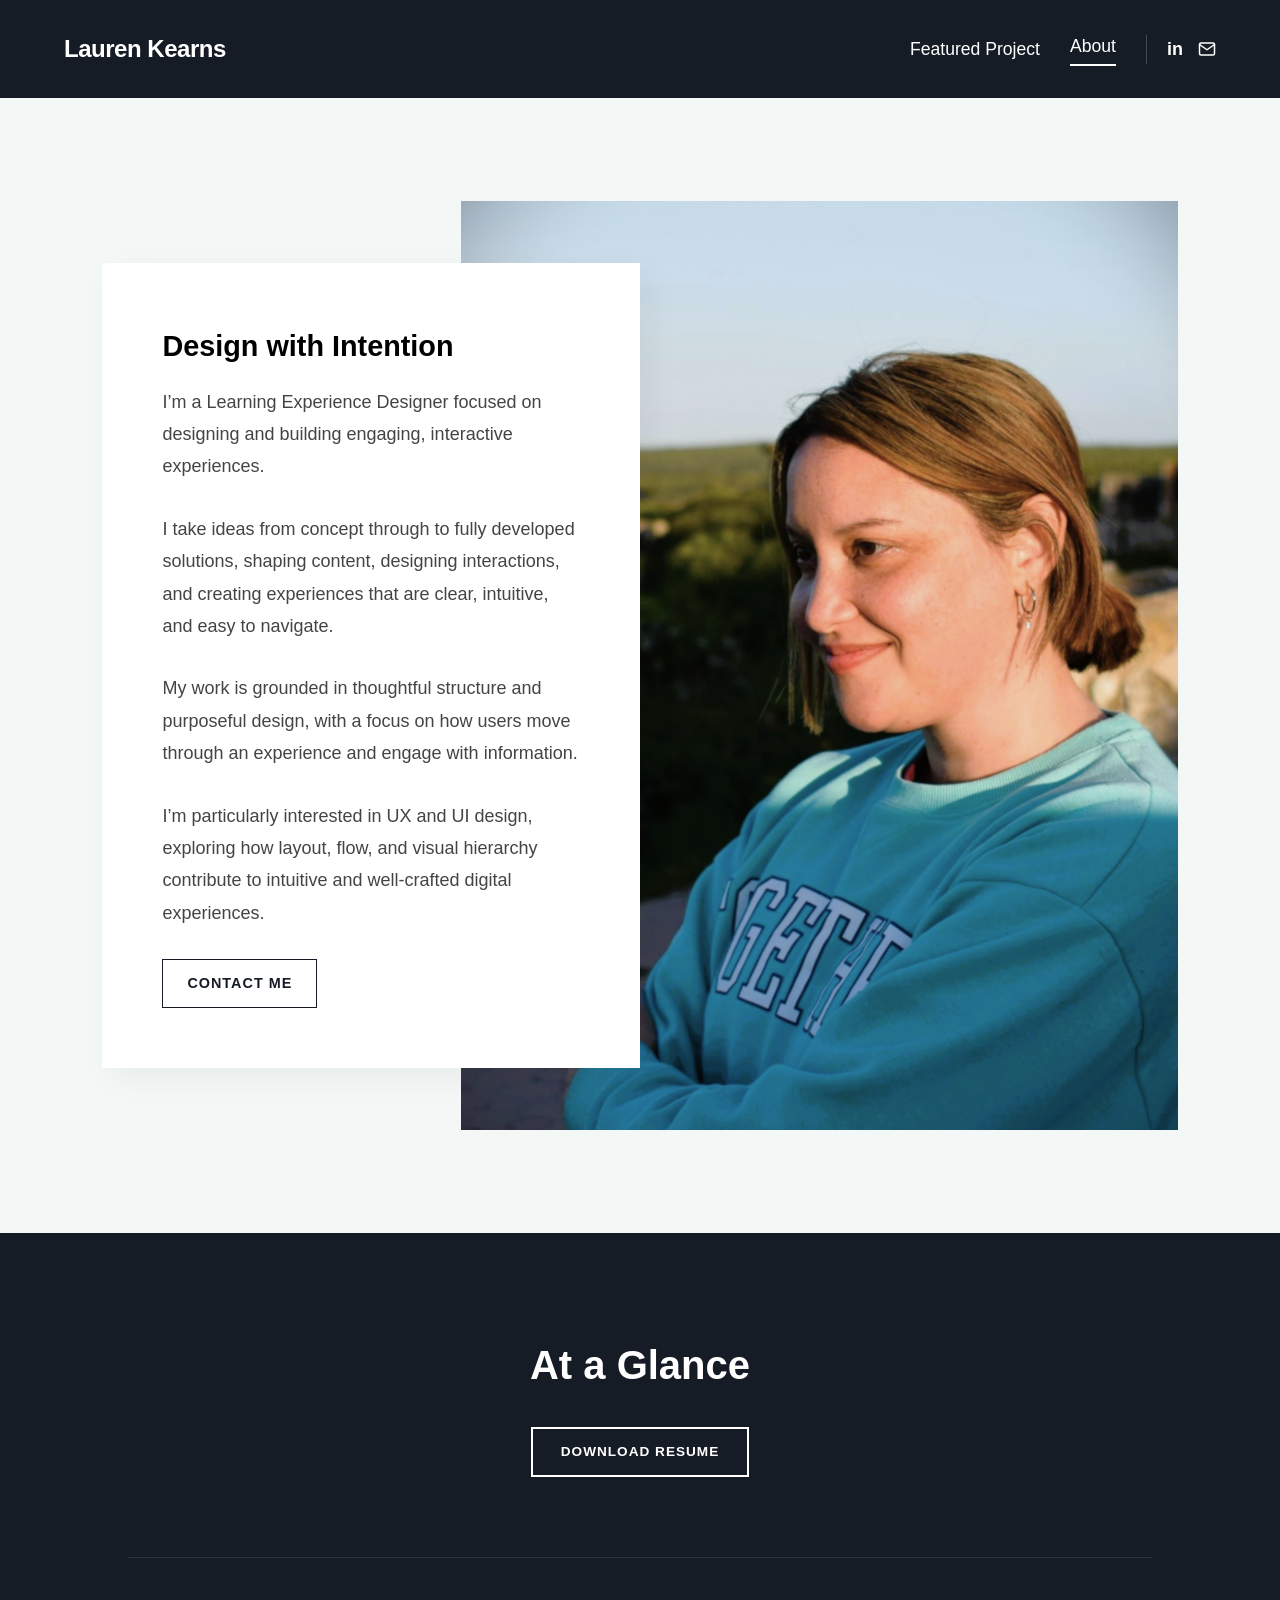
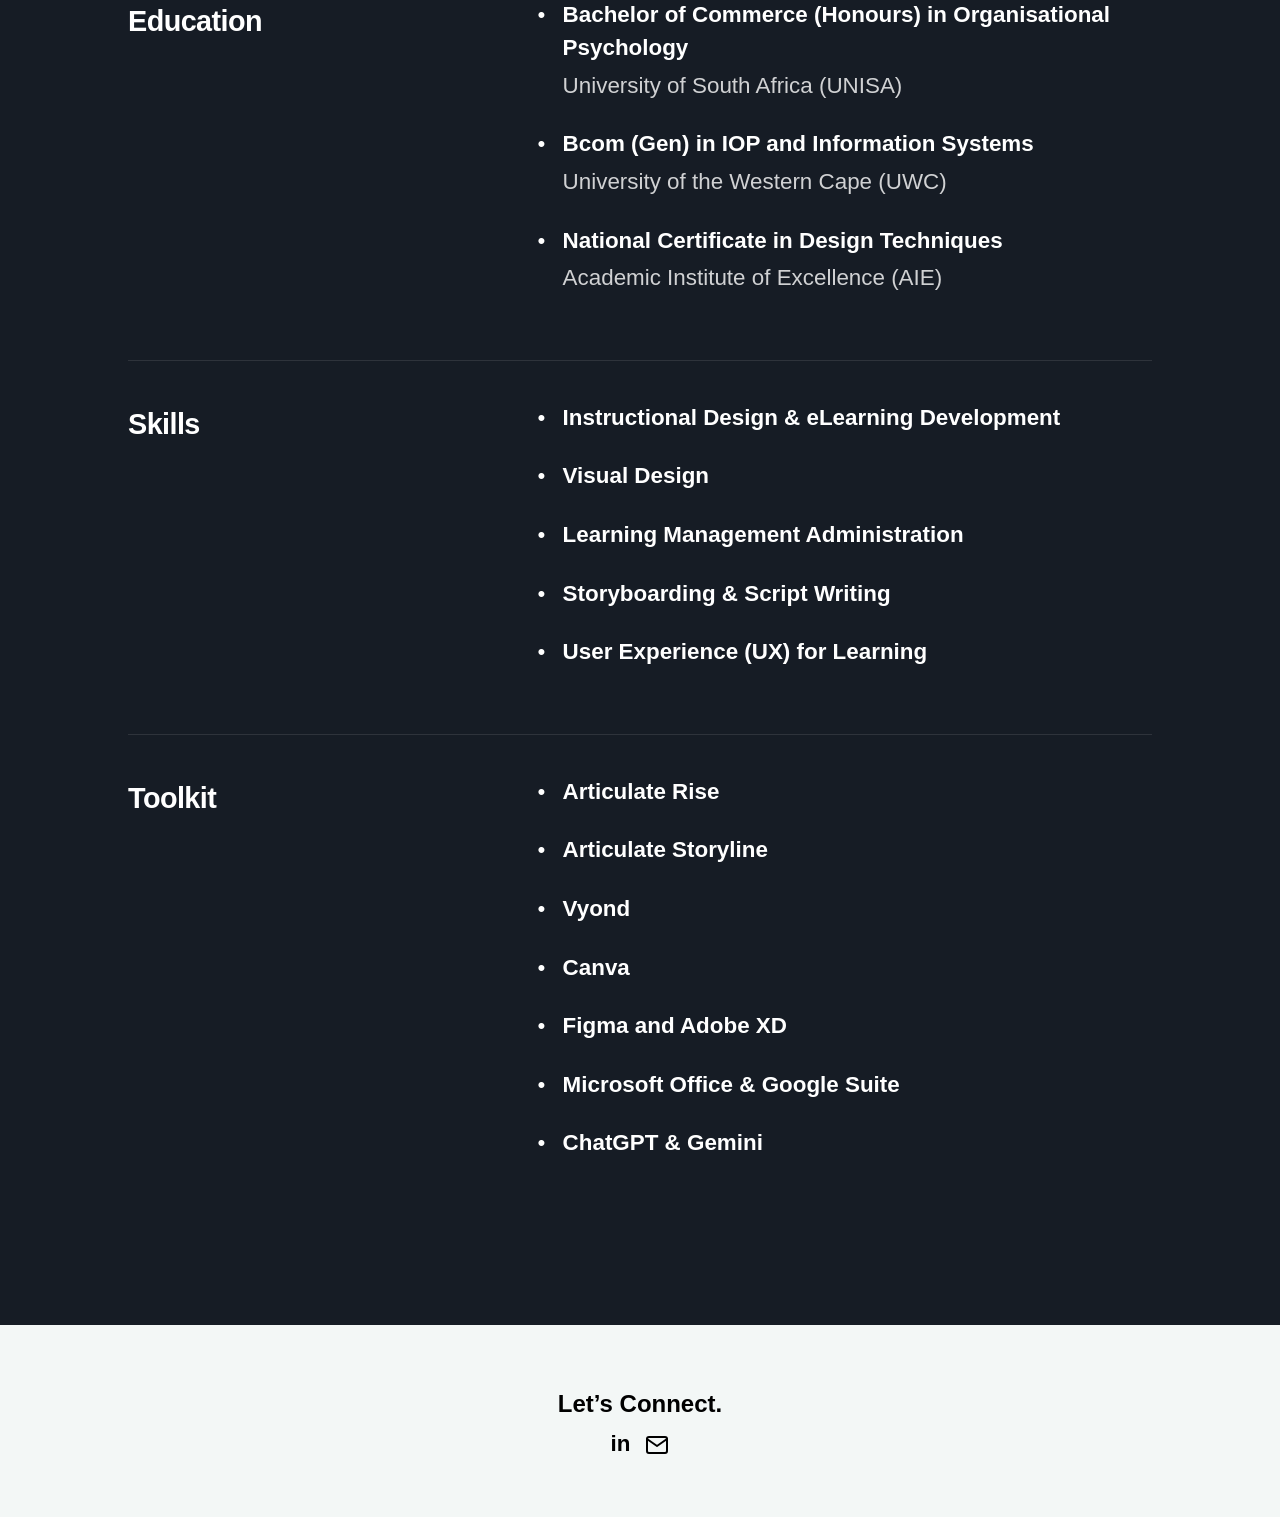
==== about.html @ 2c6bd786 "Initial portfolio upload" ====
<!DOCTYPE html>
<html lang="en">
<head>
    <meta charset="UTF-8">
    <meta name="viewport" content="width=device-width, initial-scale=1.0">
    <title>About | Lauren Kearns</title>
    <link rel="stylesheet" href="styles.css"> 
</head>
<body id="about-page">

    <div id="global-header"></div>
  
  <!-- Overlapping About Section -->
<section class="about">
  <div class="project-container">
    <div class="project-card">
      <h3>Design with Intention</h3>
      <section class="about-section">
  <section class="about-section">
    <p>
        I’m a Learning Experience Designer focused on designing and building engaging, interactive experiences.
    </p>

    <p>
        I take ideas from concept through to fully developed solutions, shaping content, designing interactions, and creating experiences that are clear, intuitive, and easy to navigate.
    </p>

    <p>
        My work is grounded in thoughtful structure and purposeful design, with a focus on how users move through an experience and engage with information.
    </p>

    <p>
        I’m particularly interested in UX and UI design, exploring how layout, flow, and visual hierarchy contribute to intuitive and well-crafted digital experiences.
    </p>

</section>

</section>
      <a href="#" class="btn">CONTACT ME</a>
    </div>

    <div class="project-image">
      <img src="images/about_2.jpg" alt="about-image">
    </div>
  </div>
</section>

<!-- Resume Section -->
<section class="at-a-glance">
  <div class="glance-header">
    <h2>At a Glance</h2>
    <a href="files/lk-resume.pdf" class="btn-outline" download>DOWNLOAD RESUME</a>
  </div>

  <div class="glance-container">
    
    <div class="glance-row">
      <div class="glance-label">
        <h3>Education</h3>
      </div>
      <div class="glance-details">
        <ul class="glance-list">
          <li>
            <strong>Bachelor of Commerce (Honours) in Organisational Psychology</strong>
            <span>University of South Africa (UNISA)</span>
          </li>
          <li>
            <strong>Bcom (Gen) in IOP and Information Systems</strong>
            <span>University of the Western Cape (UWC)</span>
          </li>
          <li>
            <strong>National Certificate in Design Techniques</strong>
            <span>Academic Institute of Excellence (AIE)</span>
          </li>
        </ul>
      </div>
    </div>

    <div class="glance-row">
      <div class="glance-label">
        <h3>Skills</h3>
      </div>
      <div class="glance-details">
        <ul class="glance-list">
          <li><strong>Instructional Design & eLearning Development</strong></li>
          <li><strong>Visual Design</strong></li>
          <li><strong>Learning Management Administration</strong></li>
          <li><strong>Storyboarding & Script Writing</strong></li>
          <li><strong>User Experience (UX) for Learning</strong></li>
        </ul>
      </div>
    </div>

    <div class="glance-row">
      <div class="glance-label">
        <h3>Toolkit</h3>
      </div>
      <div class="glance-details">
        <ul class="glance-list">
          <li><strong>Articulate Rise</strong></li>
          <li><strong>Articulate Storyline</strong></li>
          <li><strong>Vyond</strong></li>
          <li><strong>Canva</strong></li>
          <li><strong>Figma and Adobe XD</strong></li>
          <li><strong>Microsoft Office & Google Suite</strong></li>
          <li><strong>ChatGPT & Gemini</strong></li>
        </ul>
      </div>
    </div>

  </div>
</section>

<!-- FOOTER -->

<section class="connect-section">
    <h3>Let’s Connect.</h3>
    <div class="social-icons">
        <!-- LinkedIn Style "in" -->
        <a href="#" class="icon-link linkedin">in</a>
        
        <!-- Mail Icon -->
        <a href="mailto:your@email.com" class="icon-link">
            <svg xmlns="http://www.w3.org" width="24" height="24" viewBox="0 0 24 24" fill="none" stroke="currentColor" stroke-width="2" stroke-linecap="round" stroke-linejoin="round"><path d="M4 4h16c1.1 0 2 .9 2 2v12c0 1.1-.9 2-2 2H4c-1.1 0-2-.9-2-2V6c0-1.1.9-2 2-2z"></path><polyline points="22,6 12,13 2,6"></polyline></svg>
        </a>
    </div>
</section>


<script>

  fetch('header.html')
    .then(response => response.text())
    .then(data => {
      document.getElementById('global-header').innerHTML = data;
    });

</script>

</body>
</html>
---- styles.css ----
* {
box-sizing: border-box;
margin: 0;
padding: 0;
border-radius: 0;
}


:root {
  --bg-color: #e5eceb; 
  --text-color: #1a1a1a;
  --accent-color: #161c25;
  --header-font: 'Schibsted Grotesk', sans-serif;
  --body-font: 'Inter', sans-serif;
  --logo-font: 'Schibsted Grotesk', sans-serif;
}

body {
  font-family: var(--body-font);
  font-size: 1.125rem;
  line-height: 1.6;
  background-color: #f3f7f6;
}

h1, h2, h3, .expertise-label, .card-number {
  font-family: var(--header-font);
  font-weight: 800;
  text-transform: none;
}

.glance-label h3 {
  font-size: 2rem;
  letter-spacing: -0.02em; /* Makes quirky fonts look tighter and more "designed" */
}

/* Header Styles */

/* 1. The Header Container */

.home-page .project-header {
  background-color: transparent;
  position: absolute;
  top: 0;
  left: 0;
  width: 100%;
}

.project-header {
  display: flex;
  justify-content: space-between; /* Logo on left, Nav on right */
  align-items: center;            /* Perfectly centered vertically */
  padding: 30px 5%;
  background-color: #161c25;      /* Your Navy Background */
}

/* 2. The Logo (Schibsted Grotesk) */
.logo-link {
  font-family: 'Schibsted Grotesk', sans-serif !important;
  color: #ffffff !important;
  text-decoration: none;
  font-weight: 700;
  font-size: 1.5rem;
  letter-spacing: -0.02em;
}

/* 3. The Navigation Links (Inter) */
.project-nav {
  display: flex;
  align-items: center;
  gap: 30px; /* Space between links and socials */
}

.nav-link {
  font-family: 'Inter', sans-serif !important;
  color: #ffffff !important;
  text-decoration: none;
  font-weight: 500;
  font-size: 1.1rem;
  transition: opacity 0.3s ease;
}

.nav-link:hover {
  opacity: 0.7;
}

/* --- THE ACTIVE UNDERLINE (DYNAMIC) --- */

/* Underline "Featured Project" only when on the Featured Page */
#featured-project-page .nav-link[href="featured-project.html"] {
  border-bottom: 2px solid #ffffff;
  padding-bottom: 4px;
}

/* Underline "About" only when on the About Page */
#about-page .nav-link[href="about.html"] {
  border-bottom: 2px solid #ffffff;
  padding-bottom: 4px;
}

/* 4. The Socials Section */
.header-socials {
  display: flex;
  align-items: center;
  gap: 15px; /* Space between 'in' and 'mail' */
  border-left: 1px solid rgba(255, 255, 255, 0.2); /* Subtle divider line */
  padding-left: 20px;
}

.social-icon {
  color: #ffffff !important;
  text-decoration: none;
  font-family: 'Inter', sans-serif;
  font-weight: 700;
  display: flex;
  align-items: center;
}

.social-icon svg {
  stroke: #ffffff; /* Makes the mail icon white */
}

.social-icon:hover {
  opacity: 0.7;
}



/* HERO */

.hero {
    height: 75vh;
    background-image: linear-gradient(rgba(0, 0, 0, 0.2), rgba(0, 0, 0, 0.5)), 
    url("images/hero-image.jpg");
    background-size: 150%;
    background-position: 56% 46%;
    background-repeat: no-repeat;
    display: flex;
    flex-direction: column; /* Stack the h1 and tagline vertically */
    justify-content: flex-end; /* Center them vertically in the 75vh height */
    align-items: flex-start;
    padding: 5% 5% 10% 5%;
    color: white;
    box-sizing: border-box;
}

.hero h1 {
  font-size: 4rem;
  font-weight: 800; 
  line-height: 1.2;
}

.hero .tagline {
  font-size: 2rem; 
  font-weight: 300; 
  max-width: 650px; 
  line-height: 1.2;
}

/* Featured Project Section (homepage) */


.portfolio-section {
  padding: 8% 2% 8%;
  background-color: #161c25;
}


.intro {
  margin-bottom: 5%;
  padding-left: 3%;
  text-align: center;
  color: white;
}

.intro h2 {
  font-size: 2.5rem;
  margin-bottom: 10px;
}

.intro p {
  font-size: 1.125rem;
  margin-bottom: 10px;
}

/* Grid Logic */
.project-container {
  display: grid;
  grid-template-columns: repeat(12, 1fr); /* 12 equal columns */
  align-items: center;
  max-width: 1100px;
  margin: 0 auto;
  border-radius: 0;
}

/* The White Text Card */
.project-card {
  grid-column: 1 / 7; /* Starts at col 1, ends at 7 */
  grid-row: 1;        /* Keeps it on the same row as image */
  background: white;
  padding: 60px;
  z-index: 2;         /* Sits on top of image */
  box-shadow: 10px 10px 30px rgba(0,0,0,0.05);
  border-radius: 0;
}

.project-card h3 {
  font-size: 1.8rem;
  margin-top: 0;
  margin-bottom: 4%;
}

.project-card p {
  line-height: 1.8;
  margin-bottom: 30px;
  color: #444;
}

/* The Image Wrapper */
.project-image {
  grid-column: 5 / 13; /* Starts at col 5, ends at 13 (overlaps card) */
  grid-row: 1;
  z-index: 1;
  border-radius: 0;
}

.project-image img {
  width: 100%;
  display: block;
  border-radius: 0;
}

/* Button Styling */
.btn {
  display: inline-block;
  padding: 12px 24px;
  border: 1px solid var(--accent-color);
  text-decoration: none;
  color: var(--accent-color);
  font-weight: bold;
  font-size: 0.9rem;
  letter-spacing: 1px;
  transition: all 0.3s ease;
}

.btn:hover {
  background: var(--accent-color);
  color: white;
}

/* Mobile Responsive */
@media (max-width: 768px) {
  .project-container {
    display: flex;
    flex-direction: column;
  }
  
  .project-card {
    padding: 30px;
    margin-bottom: -40px; /* Overlap effect for mobile */
    width: 90%;
    margin-left: auto;
    margin-right: auto;
    border-radius: 0;
  }
}

/* What I design & build */

.expertise-section {
  padding: 150px 40px;
  max-width: 1200px;
  margin: 0 auto;
}

.expertise-title {
  font-size: 2.5rem;
  margin-bottom: 80px;
  color: #161c25;
  text-align: center;
  width: 100%;
}

.card-container {
  display: flex;
  gap: 30px;
  justify-content: space-between;
}

.expertise-card {
  flex: 1;
  border: 1px solid #e0e0e0;
  border-radius: 10px;
  padding: 40px;
  display: flex;
  flex-direction: column;
  transition: transform 0.3s ease, box-shadow 0.3s ease;
  background-color: white;
}

.expertise-card:hover {
  transform: translateY(-5px);
  box-shadow: 0 10px 30px rgba(0,0,0,0.05);
}

.icon-box {
  background: #161c25; /* Matching the black squares in your image */
  width: 60px;
  height: 60px;
  border-radius: 12px;
  display: flex;
  align-items: center;
  justify-content: center;
  color: white;
  margin-bottom: 30px;
}

.card-number {
  color: #bbb;
  font-weight: 600;
  font-size: 0.9rem;
  margin-bottom: 10px;
}

.expertise-card h3 {
  font-size: 1.4rem;
  line-height: 1.2;
  margin-bottom: 15px;
  min-height: 3.4rem; /* Keeps the lines below aligned */
}

.expertise-card hr {
  width: 40px;
  border: 0;
  border-top: 1px solid #ccc;
  margin: 10px 0 20px 0;
}

.expertise-card p {
  color: #444;
  line-height: 1.6;
}

/* Mobile Responsiveness */
@media (max-width: 768px) {
  .card-container {
    flex-direction: column;
  }
}


/* Featured Project Page */

/* Hero Section Styles */
.featured-hero {
  display: flex;
  background-color: #161c25; /* Dark background */
  color: white;
  min-height: 60vh; /* Takes up most of the screen height */
  align-items: center;
  overflow: hidden;
}

.hero-left {
  flex: 1; /* Takes 50% width */
  padding: 60px 80px;
}

.hero-left h1 {
  font-size: 3rem;
  margin-bottom: 30px;
  line-height: 0.5;
}

.hero-left p {
  font-size: 1.375rem;
  line-height: 1.6;
  max-width: 800px;
  margin-bottom: 40px;
  opacity: 0.9;
}

.hero-right {
  flex: 1; /* Takes 50% width */
  height: 100%;
  display: flex;
  align-items: center;
}

.hero-right img {
  width: 70%;
  height: auto;
  display: block;
  margin-left: 10%;
}

/* Outline Button */
.outline-btn {
  display: inline-block;
  padding: 15px 30px;
  border: 2px solid white;
  color: white;
  text-decoration: none;
  font-weight: bold;
  font-size: 0.85rem;
  letter-spacing: 1px;
  transition: all 0.3s ease;
}

.outline-btn:hover {
  background: white;
  color: #161c25;
}

/* Mobile Responsiveness */
@media (max-width: 900px) {
  .featured-hero {
    flex-direction: column;
  }
  .hero-left {
    padding: 40px 20px;
  }
  .hero-right img {
    margin-left: 0;
  }
}

/* CASE STUDY */

.cs-container {
  max-width: 1100px;
  margin: 0 auto;
  padding: 60px 20px;
}

.cs-block { margin-bottom: 100px; }

.cs-eyebrow {
  font-family: 'Inter', sans-serif;
  font-size: 0.75rem;
  letter-spacing: 0.2em;
  font-weight: 700;
  color: #6a7682;
  margin-bottom: 12px;
}

.cs-title {
  font-family: 'Schibsted Grotesk', sans-serif;
  font-size: 2.2rem;
  color: #1a2b3c;
  margin-bottom: 30px;
}

.cs-description {
  font-family: 'Inter', sans-serif;
  font-size: 1.15rem;
  line-height: 1.8;
  color: #4a5568;
  max-width: 900px;
  margin-bottom: 40px;
}

/* Metadata Grid (3 columns) */
.cs-metadata-grid {
  display: grid;
  grid-template-columns: 1fr 1fr 1fr;
  gap: 40px;
  padding-top: 40px;
}

.meta-item h4 {
  font-size: 0.75rem;
  letter-spacing: 0.1em;
  color: #6a7682;
  margin-bottom: 15px;
}

.meta-item p, .meta-item ul {
  font-family: 'Inter', sans-serif;
  font-size: 1.05rem;
  list-style: none;
  padding-right: 100px;
  line-height: 1.6;
}

/* Challenge & Solution Split */
.cs-split-grid {
  display: grid;
  grid-template-columns: 1fr 1fr;
  gap: 60px;
}

.accent-text { font-size: 0.7rem; font-weight: 800; margin-bottom: 10px; }
.accent-text.red { color: #b33939; }
.accent-text.blue { color: #2980b9; }

/* ADDIE Timeline */
.bg-card {
  background: #ffffff;
  padding: 60px 40px;
  border-radius: 20px;
  box-shadow: 0 4px 20px rgba(0,0,0,0.03);
}

.addie-timeline {
  display: flex;
  justify-content: space-between;
  position: relative;
  padding-top: 40px;
}

.addie-timeline::before {
  content: '';
  position: absolute;
  top: 60px;
  left: 0;
  width: 100%;
  height: 1px;
  background: #e2e8f0;
  z-index: 1;
}

.addie-step {
  flex: 1;
  text-align: center;
  position: relative;
  z-index: 2;
  padding: 0 10px;
}

.step-circle {
  width: 40px;
  height: 40px;
  background: white;
  border: 1px solid #1a2b3c;
  border-radius: 50%;
  display: flex;
  align-items: center;
  justify-content: center;
  margin: 0 auto 20px;
  font-weight: 700;
  font-size: 0.8rem;
}

.results-list {
    padding-left: 20px;
    line-height: 2.2;
}

.cs-divider {
  border: 0;
  border-top: 1px solid #e2e8f0;
  margin: 60px 0;
}

.visual-identity-card {
  background: #f8fafc; /* Very light gray card background */
  border: 1px solid #e2e8f0;
  border-radius: 24px;
  padding: 40px;
}

.identity-intro {
  text-align: center;
  font-family: 'Inter', sans-serif;
  color: #4a5568;
  margin-bottom: 40px;
  font-size: 1.1rem;
}

.identity-grid {
  display: grid;
  grid-template-columns: 1fr 1fr 1fr;
  gap: 20px;
}

.id-col {
  background: white;
  padding: 30px;
  border-radius: 16px;
  border: 1px solid #edf2f7;
}

.id-label {
  font-size: 0.7rem;
  letter-spacing: 0.1em;
  color: #718096;
  margin-bottom: 25px;
}

/* Swatches */
.palette-container {
  display: grid;
  grid-template-columns: 1fr 1fr 1fr;
  gap: 15px;
}

.swatch-group { text-align: center; }
.swatch {
  width: 45px;
  height: 45px;
  border-radius: 50%;
  margin: 0 auto 8px;
}
.swatch-group span { font-size: 0.65rem; color: #a0aec0; }

/* Typography */
.type-sample { margin-bottom: 20px; }
.type-usage { font-size: 0.75rem; color: #a0aec0; margin-bottom: 4px; }
.type-name { font-size: 1.2rem; margin-bottom: 2px; color: #1a2b3c; }
.type-specs { font-size: 0.75rem; color: #cbd5e0; }

/* UI Buttons */
.ui-button {
  width: 100%;
  padding: 12px;
  border-radius: 30px;
  text-align: center;
  color: white;
  font-family: 'Inter', sans-serif;
  font-weight: 700;
  margin-top: 5px;
  margin-bottom: 15px;
}
.ui-button.normal { background: #39405b; }
.ui-button.hover { background: #6571bf; }

/* Big Screenshot Placeholder */
.module-screenshot-placeholder {
  margin-top: 40px;
  border: 2px dashed #e2e8f0;
  border-radius: 20px;
  height: 400px;
  display: flex;
  flex-direction: column;
  align-items: center;
  justify-content: center;
  background: #fbfcfd;
  color: #a0aec0;
}

/* IMAGE CONTAINERS - FEATURED PROJECT */

/* --- Container 1: 2x2 Grid --- */
.img-grid-container {
  max-width: 1100px;
  margin: 40px auto 100px;
  padding: 0 20px;
}

.img-grid {
  display: grid;
  /* Creates 2 equal columns */
  grid-template-columns: repeat(2, 1fr); 
  /* Space between images */
  gap: 20px; 
}

.grid-item img {
  width: 100%;
  height: auto;
  display: block;
  border-radius: 12px;
  box-shadow: 0 4px 15px rgba(0,0,0,0.05);
  transition: transform 0.3s ease;
}

/* Optional: Slight zoom when a recruiter hovers over an image */
.grid-item img:hover {
  transform: scale(1.02);
}

.img-caption {
  font-family: 'Inter', sans-serif;
  font-size: 0.9rem;
  color: #718096;
  margin-top: 20px;
  text-align: center;
}

/* Responsive: Stack them on smaller screens */
@media (max-width: 768px) {
  .img-grid {
    grid-template-columns: 1fr; /* Changes to 1 column on mobile */
  }
}

/* --- Container 2: 60/40 Split --- */
.img-container-split {
  max-width: 1100px;
  margin: 40px auto 100px;
  padding: 0 20px;
  display: flex;
  gap: 30px; /* Space between the two columns */
  align-items: flex-start;
}

.split-60 {
  flex: 0 0 60%; /* Locked at 60% */
}

.split-40 {
  flex: 1; /* Takes up the remaining 40% */
}

.img-container-split img {
  width: 100%;
  height: auto;
  border-radius: 12px;
  box-shadow: 0 10px 30px rgba(0,0,0,0.08);
}

.split-text {
  margin-top: 20px;
  font-family: 'Inter', sans-serif;
  font-size: 1rem;
  line-height: 1.6;
  color: #4a5568;
}

/* Responsive Fix: Stack them on mobile */
@media (max-width: 768px) {
  .img-container-split {
    flex-direction: column;
  }
  .split-60, .split-40 {
    flex: 0 0 100%;
  }
}

/* ABOUT */

.about {
  padding: 8%;
  background-color: #f3f7f6;
}

.about .project-card {
    width: 100%;
}


/* ABOUT - RESUME */

/* Container Background & Overall Spacing */
.at-a-glance {
  background-color: #161c25; /* Your Navy Color */
  color: white;
  padding: 100px 10%;
  text-align: center;
  font-family: 'Work Sans', sans-serif; /* Update to Archivo/Inter if needed */
}

/* Header & Button */
.glance-header h2 {
  font-size: 2.5rem;
  font-weight: 800;
  margin-bottom: 30px;
}

.btn-outline {
  display: inline-block;
  padding: 12px 28px;
  border: 2px solid white;
  color: white;
  text-decoration: none;
  font-weight: 600;
  font-size: 0.85rem;
  letter-spacing: 1px;
  margin-bottom: 80px;
  transition: all 0.3s ease;
}

.btn-outline:hover {
  background-color: white;
  color: #161c25;
}

/* The Row System */
.glance-container {
  max-width: 1100px;
  margin: 0 auto;
  text-align: left;
}

.glance-row {
  display: flex;
  justify-content: space-between;
  padding: 40px 0;
  border-top: 1px solid rgba(255, 255, 255, 0.1); /* Adds a subtle divider line */
}

.glance-label {
  flex: 1;
}

.glance-label h3 {
  font-size: 1.8rem;
  font-weight: 700;
  margin: 0;
}

.glance-details {
  flex: 1.5;
}

/* List Styling */
.glance-list {
  list-style: none;
  padding: 0;
  margin: 0;
}

.glance-list li {
  margin-bottom: 25px;
  position: relative;
  padding-left: 25px;
  line-height: 1.5;
}

.glance-list li::before {
  content: "•";
  position: absolute;
  left: 0;
  font-size: 1.4rem;
}

.glance-list li strong {
  display: block;
  font-size: 1.4rem;
}

.glance-list li span {
  display: block;
  font-size: 1.4rem;
  opacity: 0.8;
  margin-top: 4px;
}

/* Responsive: Stacks on Mobile */
@media (max-width: 850px) {
  .glance-row {
    flex-direction: column;
    gap: 20px;
  }
  
  .at-a-glance {
    padding: 60px 5%;
  }
}

/* FOOTER */

.connect-section {
    text-align: center;
    
    /* 1. MATCH THIS to your other sections' top/bottom spacing */
    padding-top: 60px; 
    padding-bottom: 60px;
}

.connect-section h3 {
    font-size: 1.5rem;
    font-weight: 700;
    margin-bottom: 10px;
    color: #000;
}

.social-icons {
    display: flex;
    justify-content: center;
    align-items: center;
    gap: 15px; /* Space between icons */
}

.icon-link {
    text-decoration: none;
    color: #000;
    display: inline-flex;
    align-items: center;
    transition: opacity 0.2s;
}

.icon-link:hover {
    opacity: 0.7;
}

.linkedin {
    font-family: Arial, sans-serif;
    font-weight: bold;
    font-size: 1.4rem;
    line-height: 1;
    position: relative;
    top: -1px; /* Tiny adjustment to align text with the SVG icon */
}

.icon-link svg {
    width: 24px;
    height: 24px;
}
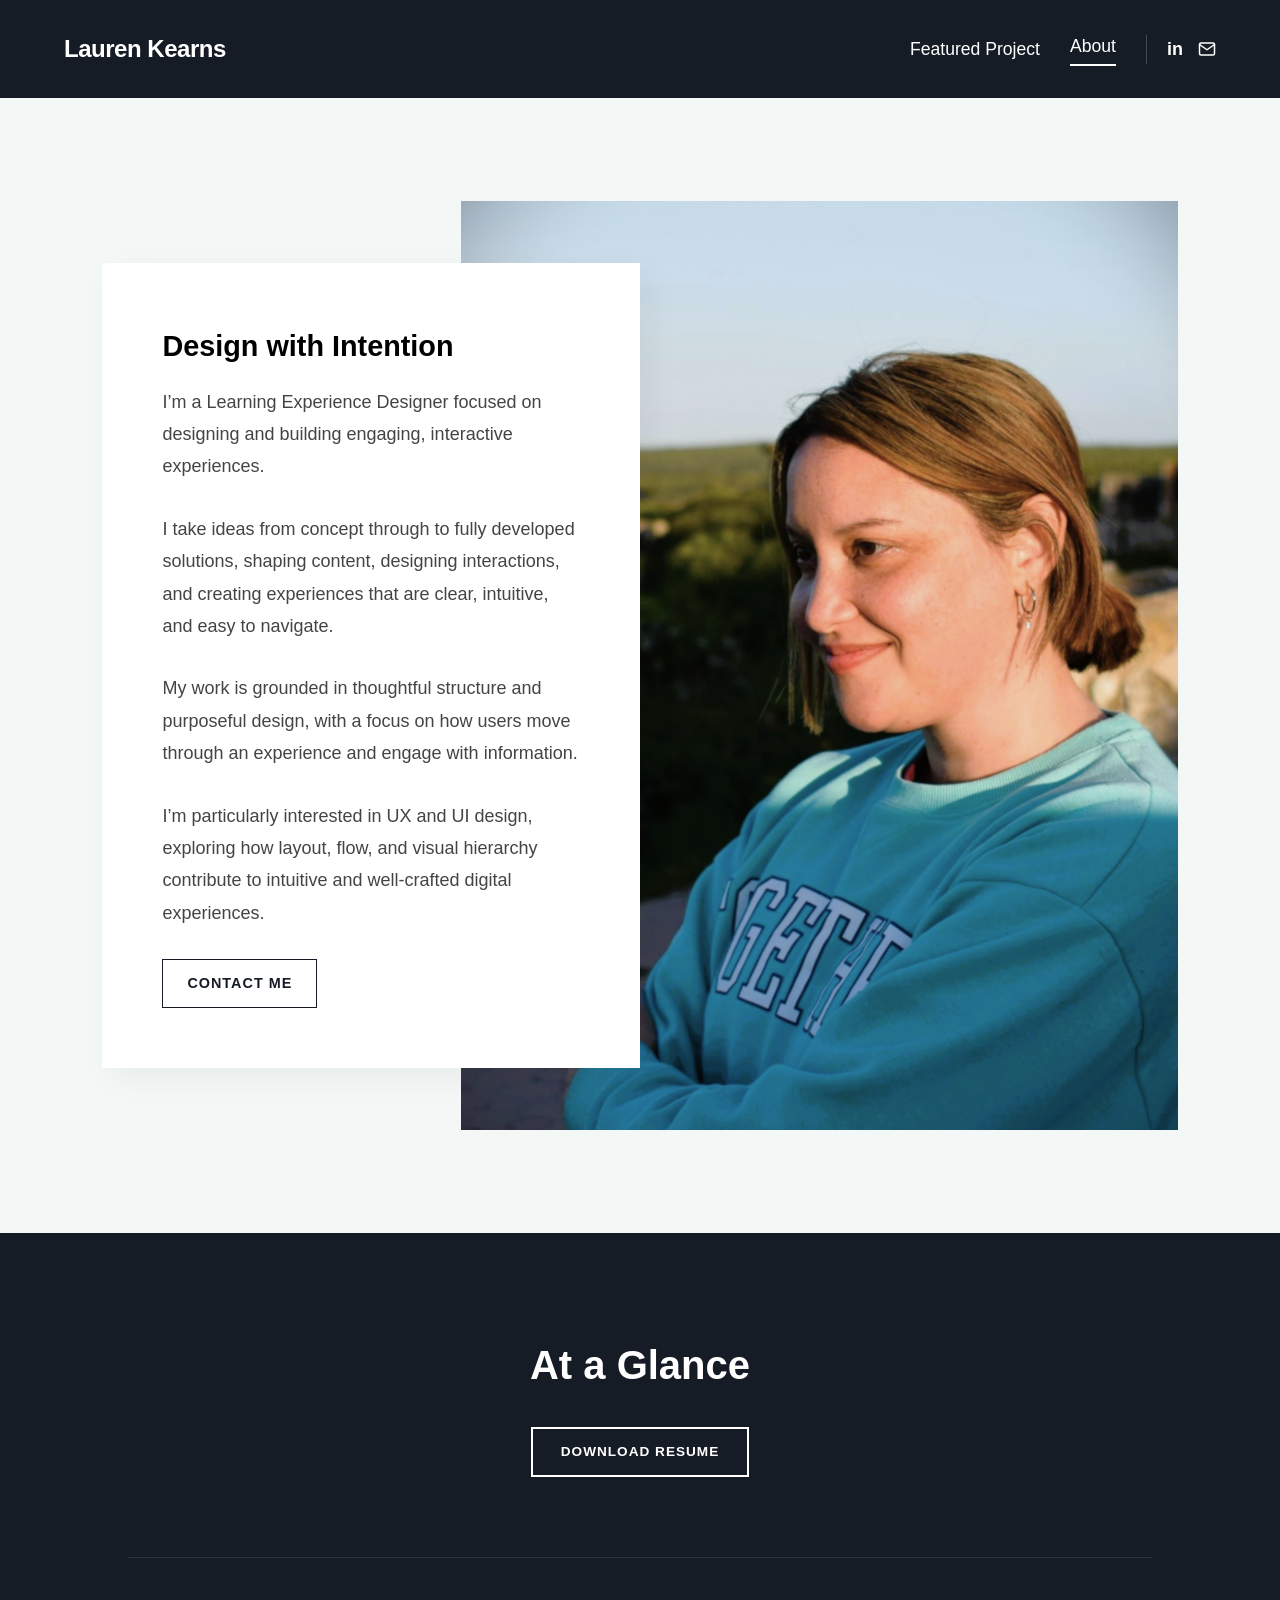
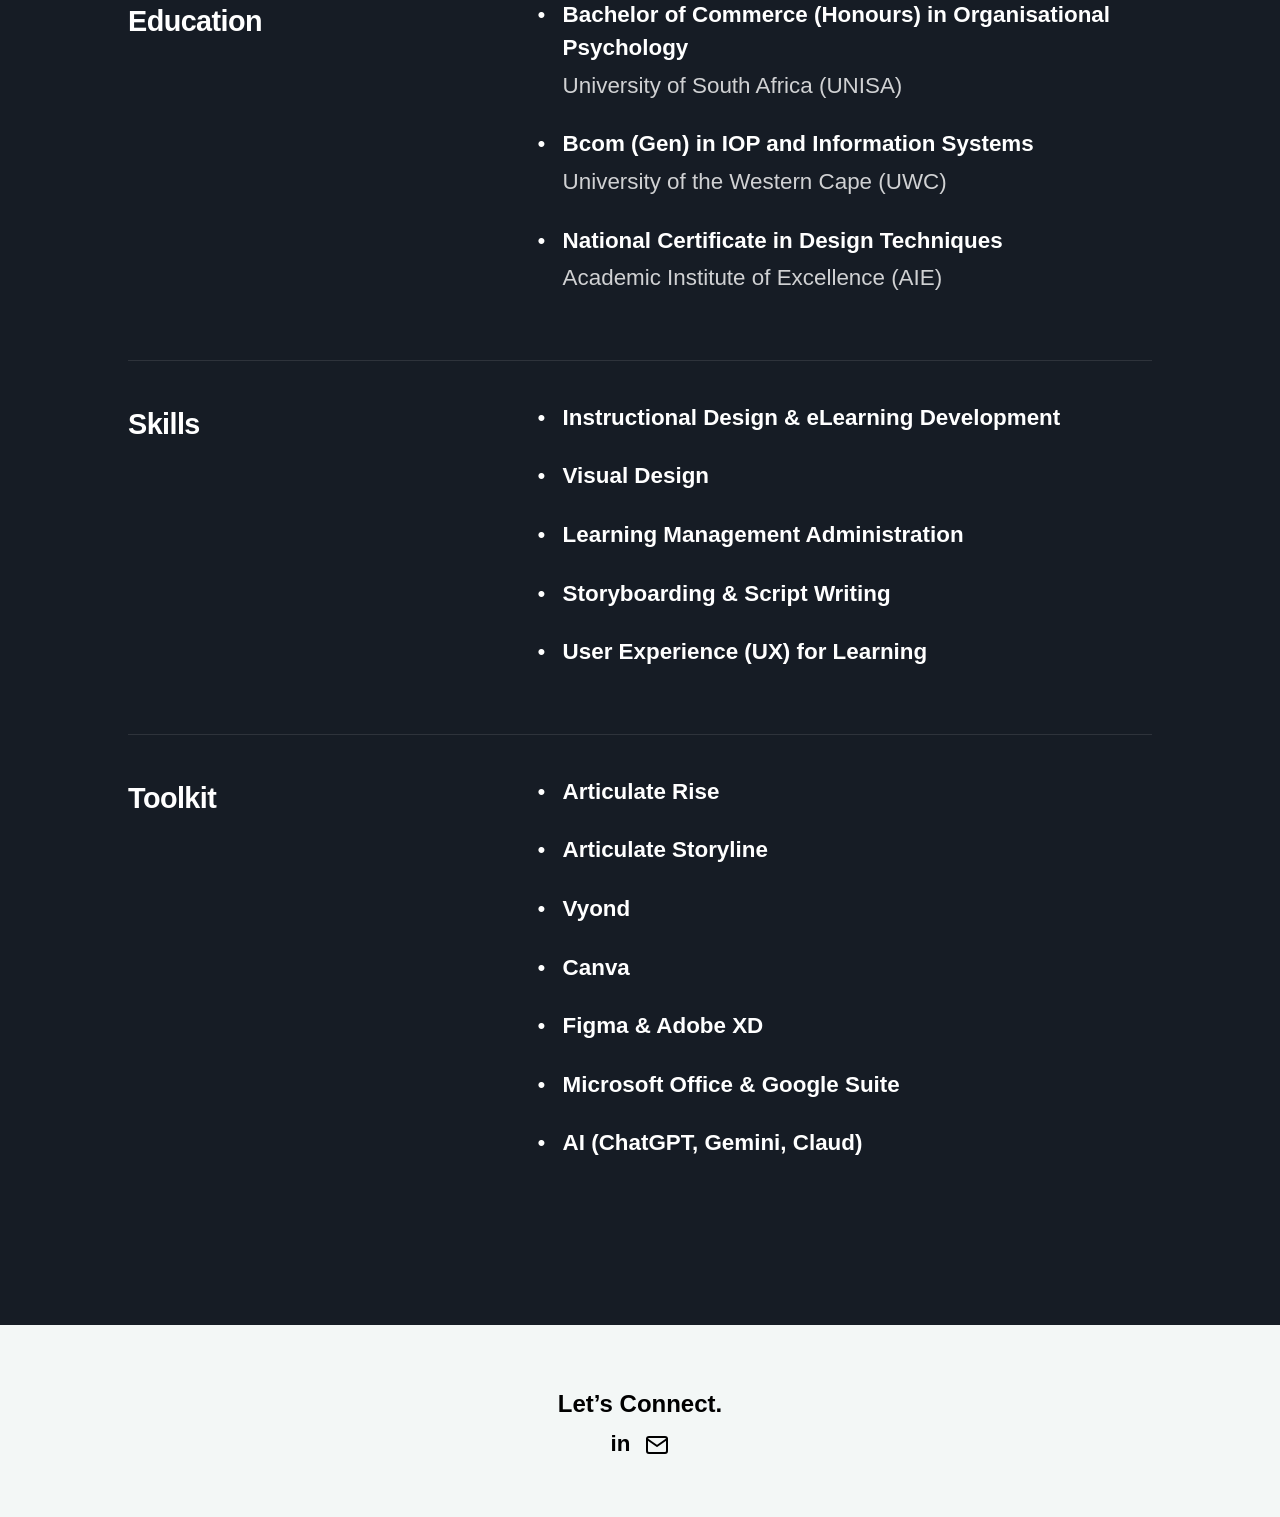
==== commit d916fce0: "Upload of updated files" ====
--- a/about.html
+++ b/about.html
@@ -37,7 +37,7 @@
 </section>
 
 </section>
-      <a href="#" class="btn">CONTACT ME</a>
+      <a href="mailto:lgkearns@gmail.com" class="btn">CONTACT ME</a>
     </div>
 
     <div class="project-image">
@@ -102,9 +102,9 @@
           <li><strong>Articulate Storyline</strong></li>
           <li><strong>Vyond</strong></li>
           <li><strong>Canva</strong></li>
-          <li><strong>Figma and Adobe XD</strong></li>
+          <li><strong>Figma & Adobe XD</strong></li>
           <li><strong>Microsoft Office & Google Suite</strong></li>
-          <li><strong>ChatGPT & Gemini</strong></li>
+          <li><strong>AI (ChatGPT, Gemini, Claud)</strong></li>
         </ul>
       </div>
     </div>
@@ -118,10 +118,10 @@
     <h3>Let’s Connect.</h3>
     <div class="social-icons">
         <!-- LinkedIn Style "in" -->
-        <a href="#" class="icon-link linkedin">in</a>
+        <a href="https://www.linkedin.com/in/lauren-kearns-b513a4175" class="icon-link linkedin">in</a>
         
         <!-- Mail Icon -->
-        <a href="mailto:your@email.com" class="icon-link">
+        <a href="mailto:lgkearns@gmail.com" class="icon-link">
             <svg xmlns="http://www.w3.org" width="24" height="24" viewBox="0 0 24 24" fill="none" stroke="currentColor" stroke-width="2" stroke-linecap="round" stroke-linejoin="round"><path d="M4 4h16c1.1 0 2 .9 2 2v12c0 1.1-.9 2-2 2H4c-1.1 0-2-.9-2-2V6c0-1.1.9-2 2-2z"></path><polyline points="22,6 12,13 2,6"></polyline></svg>
         </a>
     </div>
--- a/styles.css
+++ b/styles.css
@@ -146,14 +146,14 @@
 .hero h1 {
   font-size: 4rem;
   font-weight: 800; 
-  line-height: 1.2;
+  line-height: 1.4;
 }
 
 .hero .tagline {
-  font-size: 2rem; 
+  font-size: 1.8rem; 
   font-weight: 300; 
-  max-width: 650px; 
-  line-height: 1.2;
+  max-width: 900px; 
+  line-height: 1.4;
 }
 
 /* Featured Project Section (homepage) */
@@ -290,7 +290,7 @@
   flex: 1;
   border: 1px solid #e0e0e0;
   border-radius: 10px;
-  padding: 40px;
+  padding: 40px 20px;
   display: flex;
   flex-direction: column;
   transition: transform 0.3s ease, box-shadow 0.3s ease;
@@ -406,6 +406,7 @@
   transition: all 0.3s ease;
 }
 
+
 .outline-btn:hover {
   background: white;
   color: #161c25;
@@ -429,10 +430,10 @@
 .cs-container {
   max-width: 1100px;
   margin: 0 auto;
-  padding: 60px 20px;
-}
-
-.cs-block { margin-bottom: 100px; }
+  padding: 150px 20px 0px;
+}
+
+.cs-block { margin-bottom: 90px; }
 
 .cs-eyebrow {
   font-family: 'Inter', sans-serif;
@@ -525,6 +526,7 @@
   position: relative;
   z-index: 2;
   padding: 0 10px;
+  font-size: 1rem;
 }
 
 .step-circle {
@@ -538,7 +540,7 @@
   justify-content: center;
   margin: 0 auto 20px;
   font-weight: 700;
-  font-size: 0.8rem;
+  font-size: 1rem;
 }
 
 .results-list {
@@ -727,6 +729,43 @@
   }
 }
 
+/* Storyboard sample image container */
+.img-single-container {
+  max-width: 1100px;
+  margin: 40px auto 30px;
+  padding: 0 20px;
+  text-align: center;
+}
+
+.img-single-container img {
+  width: 70%;
+  height: auto;
+  display: inline-block;
+  border-radius: 12px;
+  box-shadow: 0 10px 30px rgba(0,0,0,0.08);
+}
+
+
+/* Bottom Experience It Button on Featured Projects page */
+
+.cta-button .outline-btn {
+  border: 2px solid #161c25;
+  color: #161c25;
+}
+
+.cta-button .outline-btn:hover {
+  background: #161c25;
+  color: white;
+}
+
+
+.cta-button-container {
+text-align: center;
+margin-bottom: 100px;
+}
+
+
+
 /* ABOUT */
 
 .about {
@@ -852,11 +891,10 @@
 
 .connect-section {
     text-align: center;
-    
-    /* 1. MATCH THIS to your other sections' top/bottom spacing */
     padding-top: 60px; 
     padding-bottom: 60px;
 }
+
 
 .connect-section h3 {
     font-size: 1.5rem;
@@ -864,6 +902,7 @@
     margin-bottom: 10px;
     color: #000;
 }
+
 
 .social-icons {
     display: flex;
@@ -896,4 +935,16 @@
 .icon-link svg {
     width: 24px;
     height: 24px;
+}
+
+.feat-proj {
+background-color: #161c25;
+}
+
+.feat-proj h3 {
+color: #ffffff;
+}
+
+.feat-proj .icon-link {
+color: #ffffff;
 }
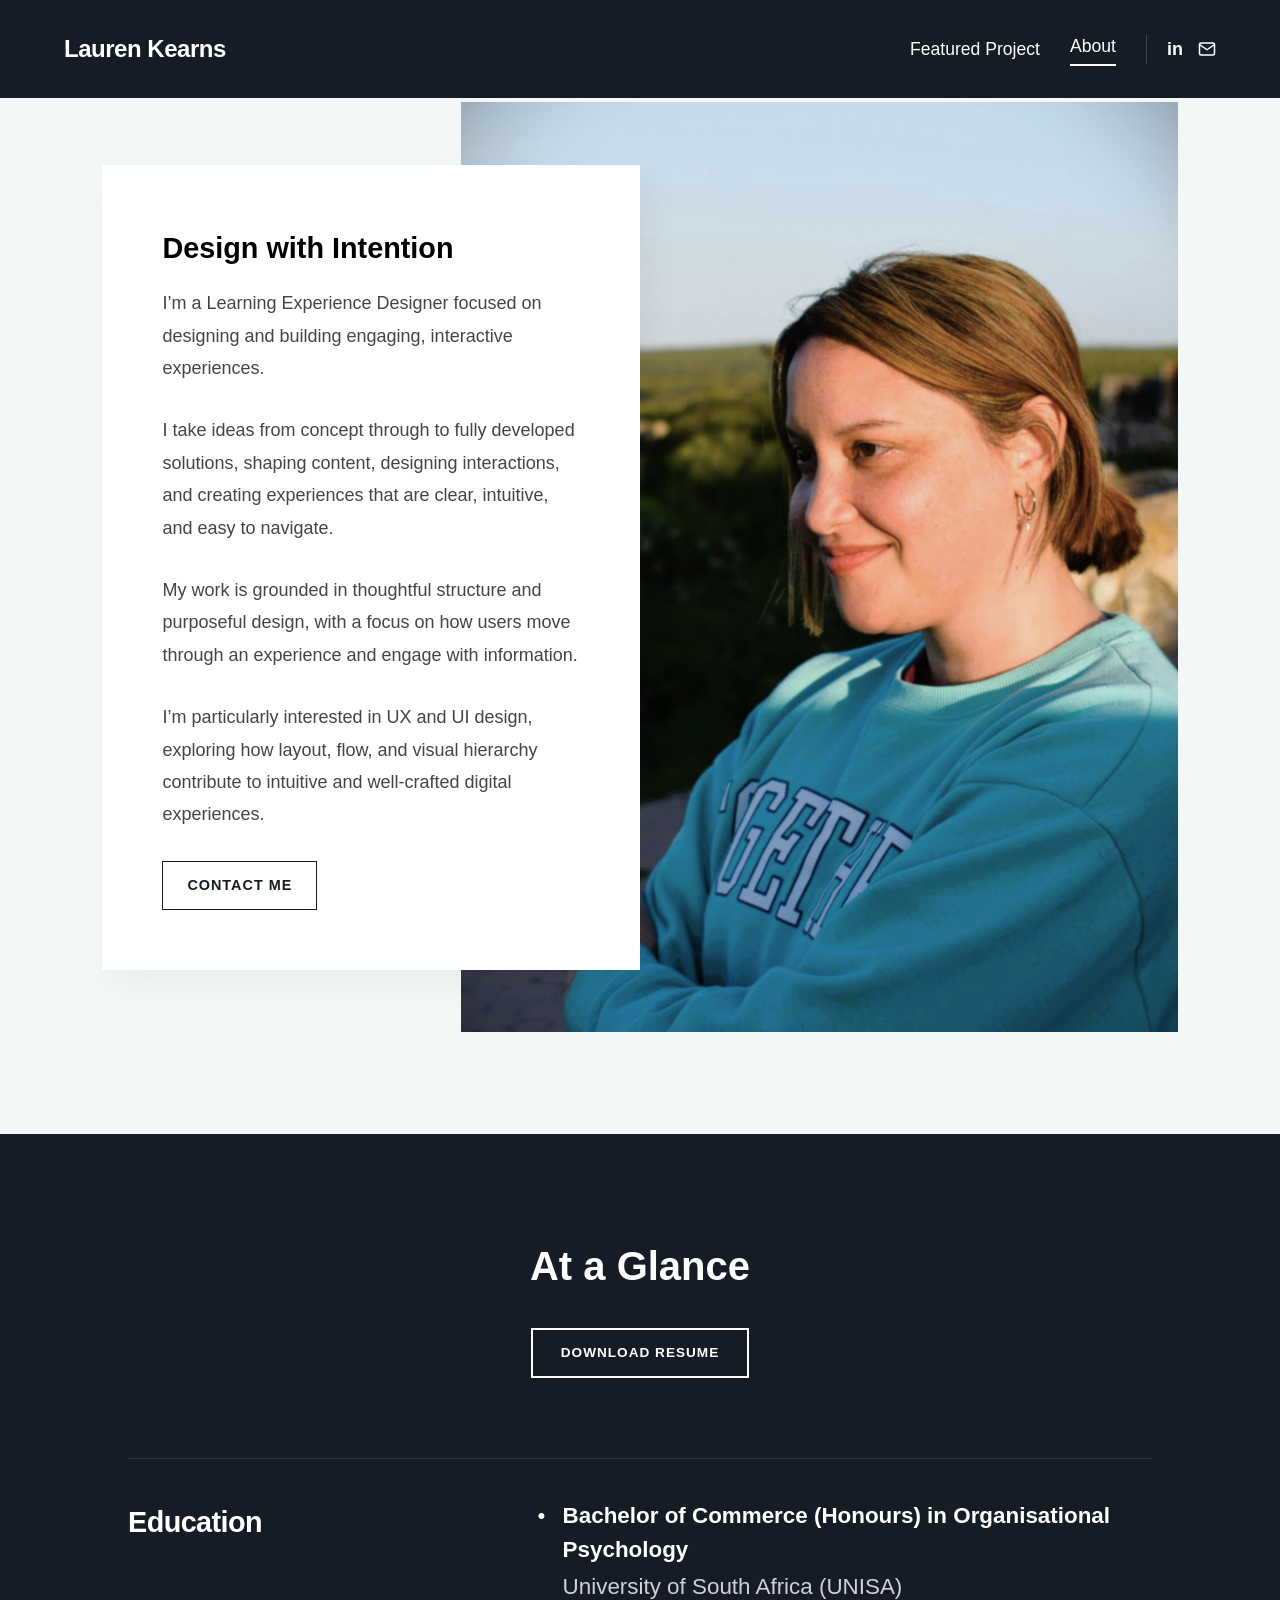
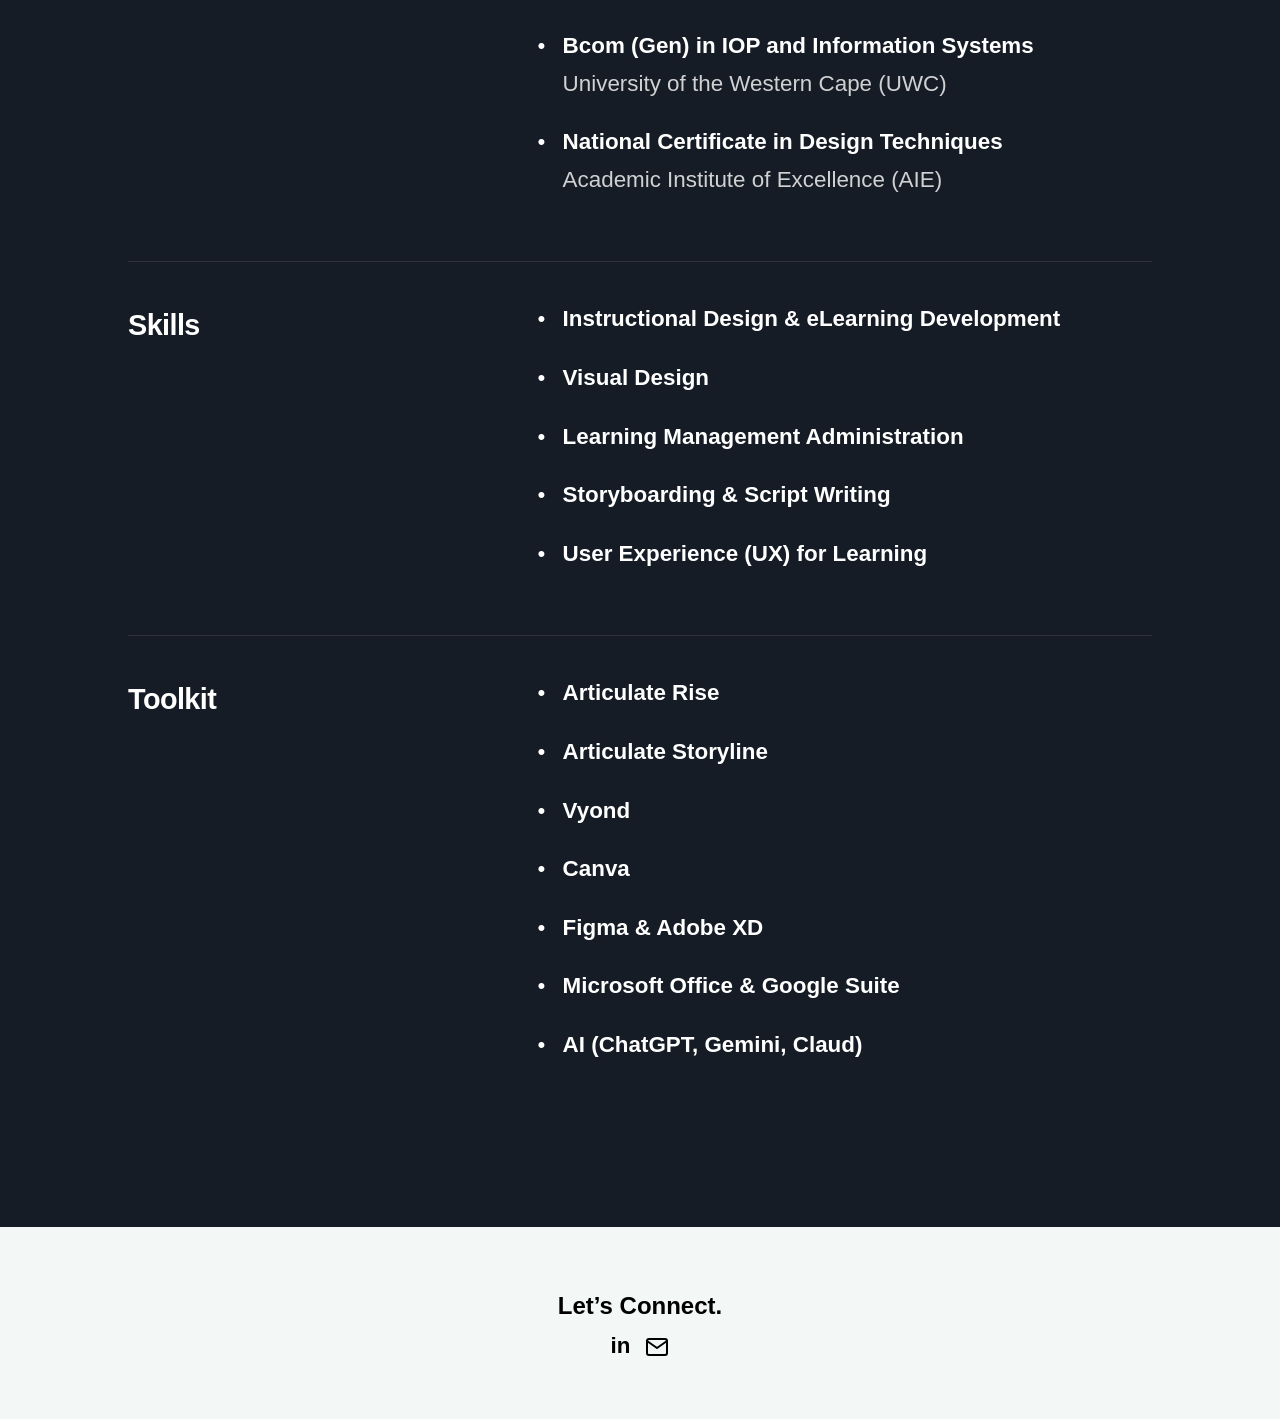
==== commit 58a8cd8e: "Site updated, navbar and js file" ====
--- a/about.html
+++ b/about.html
@@ -128,15 +128,8 @@
 </section>
 
 
-<script>
+<script src="script.js" defer></script>
 
-  fetch('header.html')
-    .then(response => response.text())
-    .then(data => {
-      document.getElementById('global-header').innerHTML = data;
-    });
-
-</script>
 
 </body>
 </html>
--- a/styles.css
+++ b/styles.css
@@ -37,12 +37,20 @@
 
 /* 1. The Header Container */
 
+/* Homepage Specific: Starting State */
 .home-page .project-header {
   background-color: transparent;
-  position: absolute;
+  position: fixed;
   top: 0;
-  left: 0;
   width: 100%;
+  z-index: 1000;
+  transition: transform 0.3s ease-in-out, background-color 0.3s ease-in-out;
+}
+
+/* Homepage Specific: Scrolled State  */
+.home-page .project-header.nav-scrolled {
+  background-color: #161c25; 
+  box-shadow: 0 2px 10px rgba(0,0,0,0.1);
 }
 
 .project-header {
@@ -51,6 +59,16 @@
   align-items: center;            /* Perfectly centered vertically */
   padding: 30px 5%;
   background-color: #161c25;      /* Your Navy Background */
+  position: fixed;
+  top: 0;
+  width: 100%;
+  z-index: 1000;
+  transition: transform 0.3s ease-in-out; /* Smooth slide effect */
+}
+
+/* This class will be added/removed by JavaScript */
+.nav-hidden {
+  transform: translateY(-100%);
 }
 
 /* 2. The Logo (Schibsted Grotesk) */
@@ -947,4 +965,7 @@
 
 .feat-proj .icon-link {
 color: #ffffff;
-}+}
+
+/* Navbar sticky effect */
+
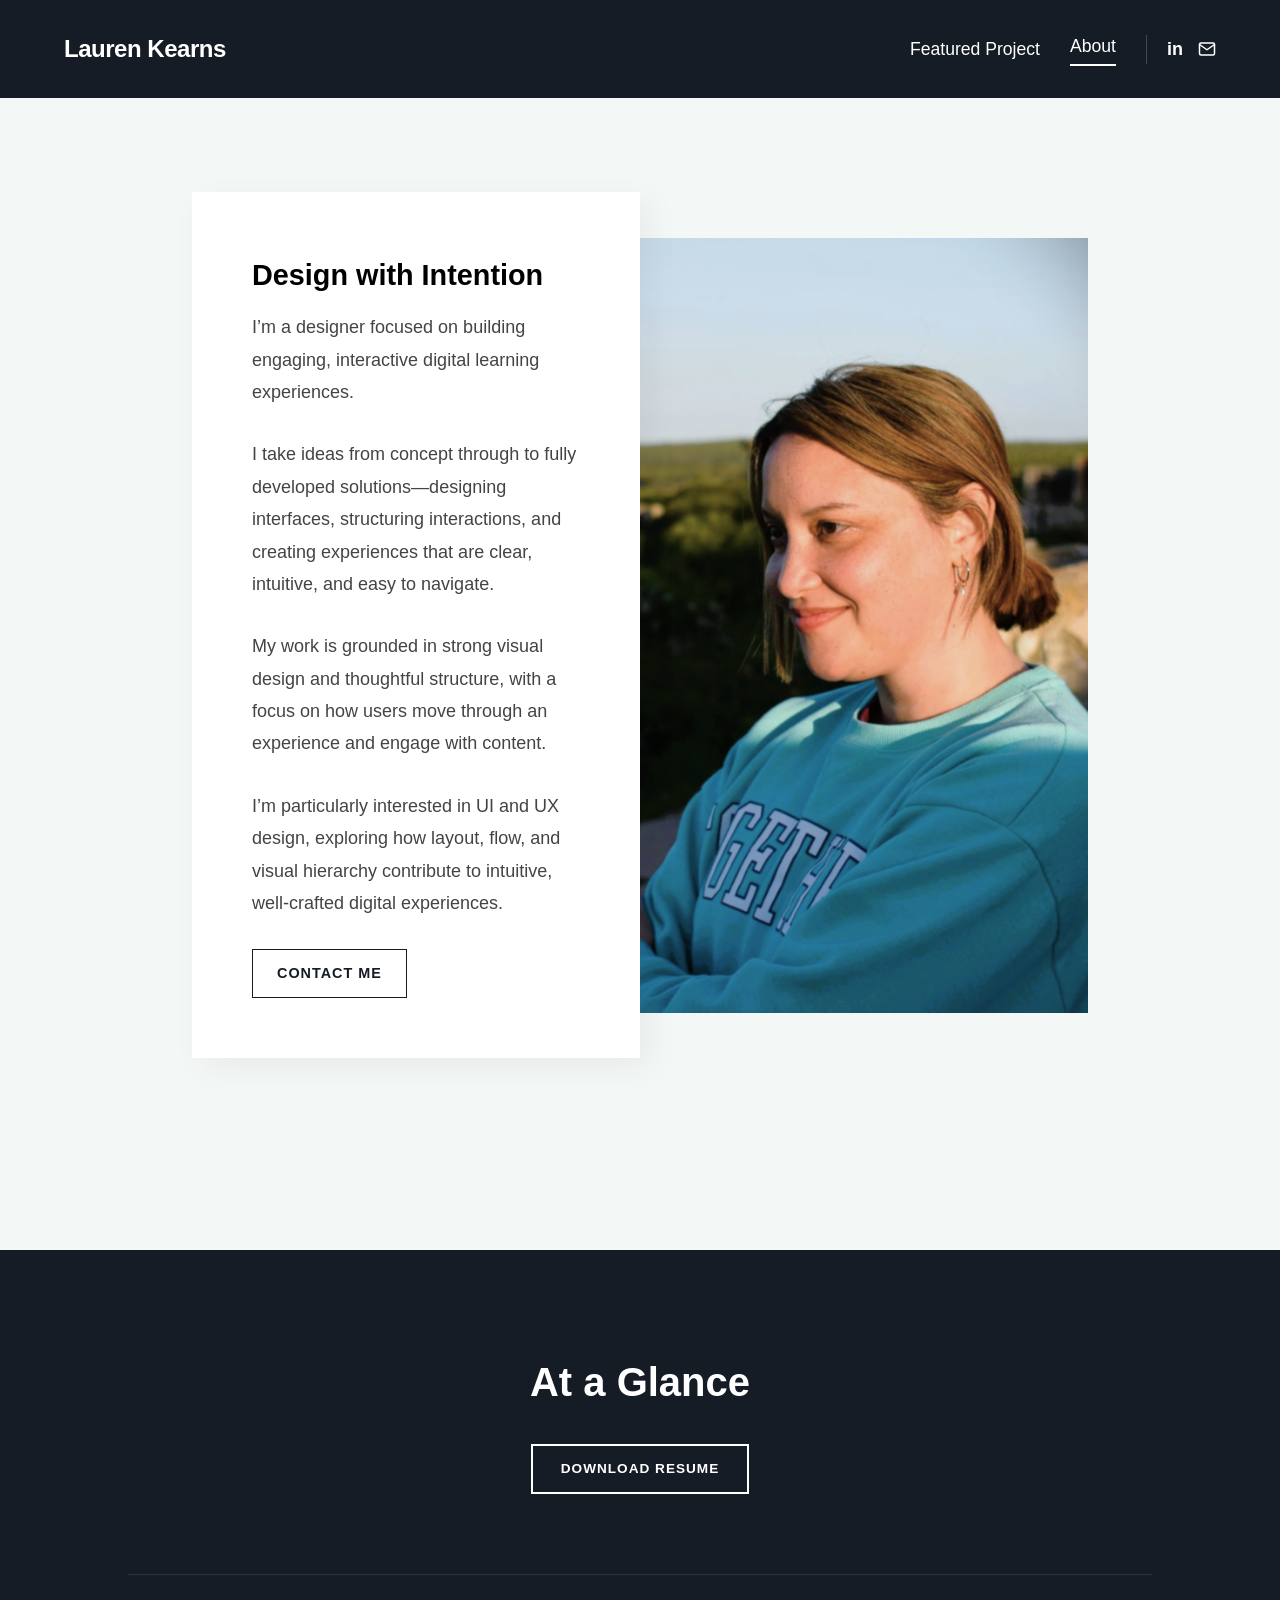
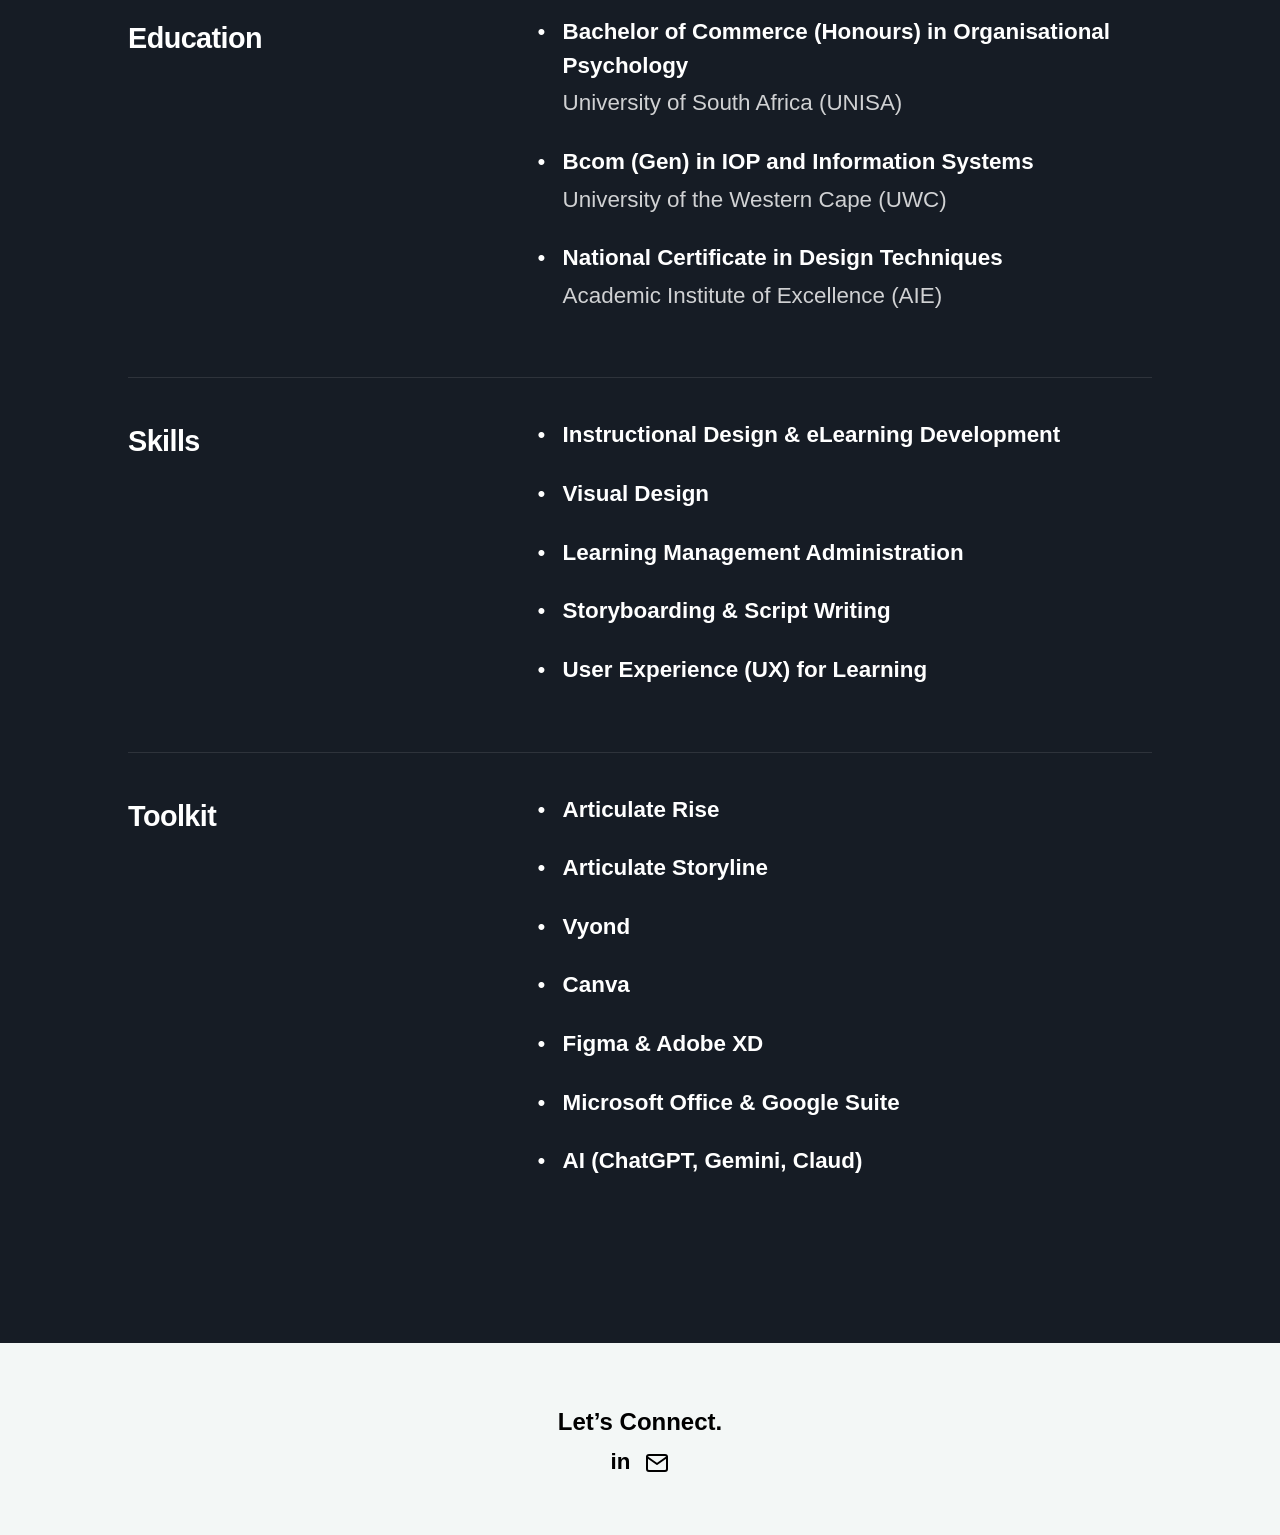
==== commit 3a1d0df4: "update about page" ====
--- a/about.html
+++ b/about.html
@@ -18,22 +18,13 @@
       <h3>Design with Intention</h3>
       <section class="about-section">
   <section class="about-section">
-    <p>
-        I’m a Learning Experience Designer focused on designing and building engaging, interactive experiences.
-    </p>
+   <p>I’m a designer focused on building engaging, interactive digital learning experiences.</p>
 
-    <p>
-        I take ideas from concept through to fully developed solutions, shaping content, designing interactions, and creating experiences that are clear, intuitive, and easy to navigate.
-    </p>
+<p>I take ideas from concept through to fully developed solutions—designing interfaces, structuring interactions, and creating experiences that are clear, intuitive, and easy to navigate.</p>
 
-    <p>
-        My work is grounded in thoughtful structure and purposeful design, with a focus on how users move through an experience and engage with information.
-    </p>
+<p>My work is grounded in strong visual design and thoughtful structure, with a focus on how users move through an experience and engage with content.</p>
 
-    <p>
-        I’m particularly interested in UX and UI design, exploring how layout, flow, and visual hierarchy contribute to intuitive and well-crafted digital experiences.
-    </p>
-
+<p>I’m particularly interested in UI and UX design, exploring how layout, flow, and visual hierarchy contribute to intuitive, well-crafted digital experiences.</p>
 </section>
 
 </section>
--- a/styles.css
+++ b/styles.css
@@ -373,9 +373,10 @@
   display: flex;
   background-color: #161c25; /* Dark background */
   color: white;
-  min-height: 60vh; /* Takes up most of the screen height */
+  min-height: 75vh; /* Takes up most of the screen height */
   align-items: center;
   overflow: hidden;
+  padding-top: 5%;
 }
 
 .hero-left {
@@ -787,7 +788,7 @@
 /* ABOUT */
 
 .about {
-  padding: 8%;
+  padding: 15%;
   background-color: #f3f7f6;
 }
 
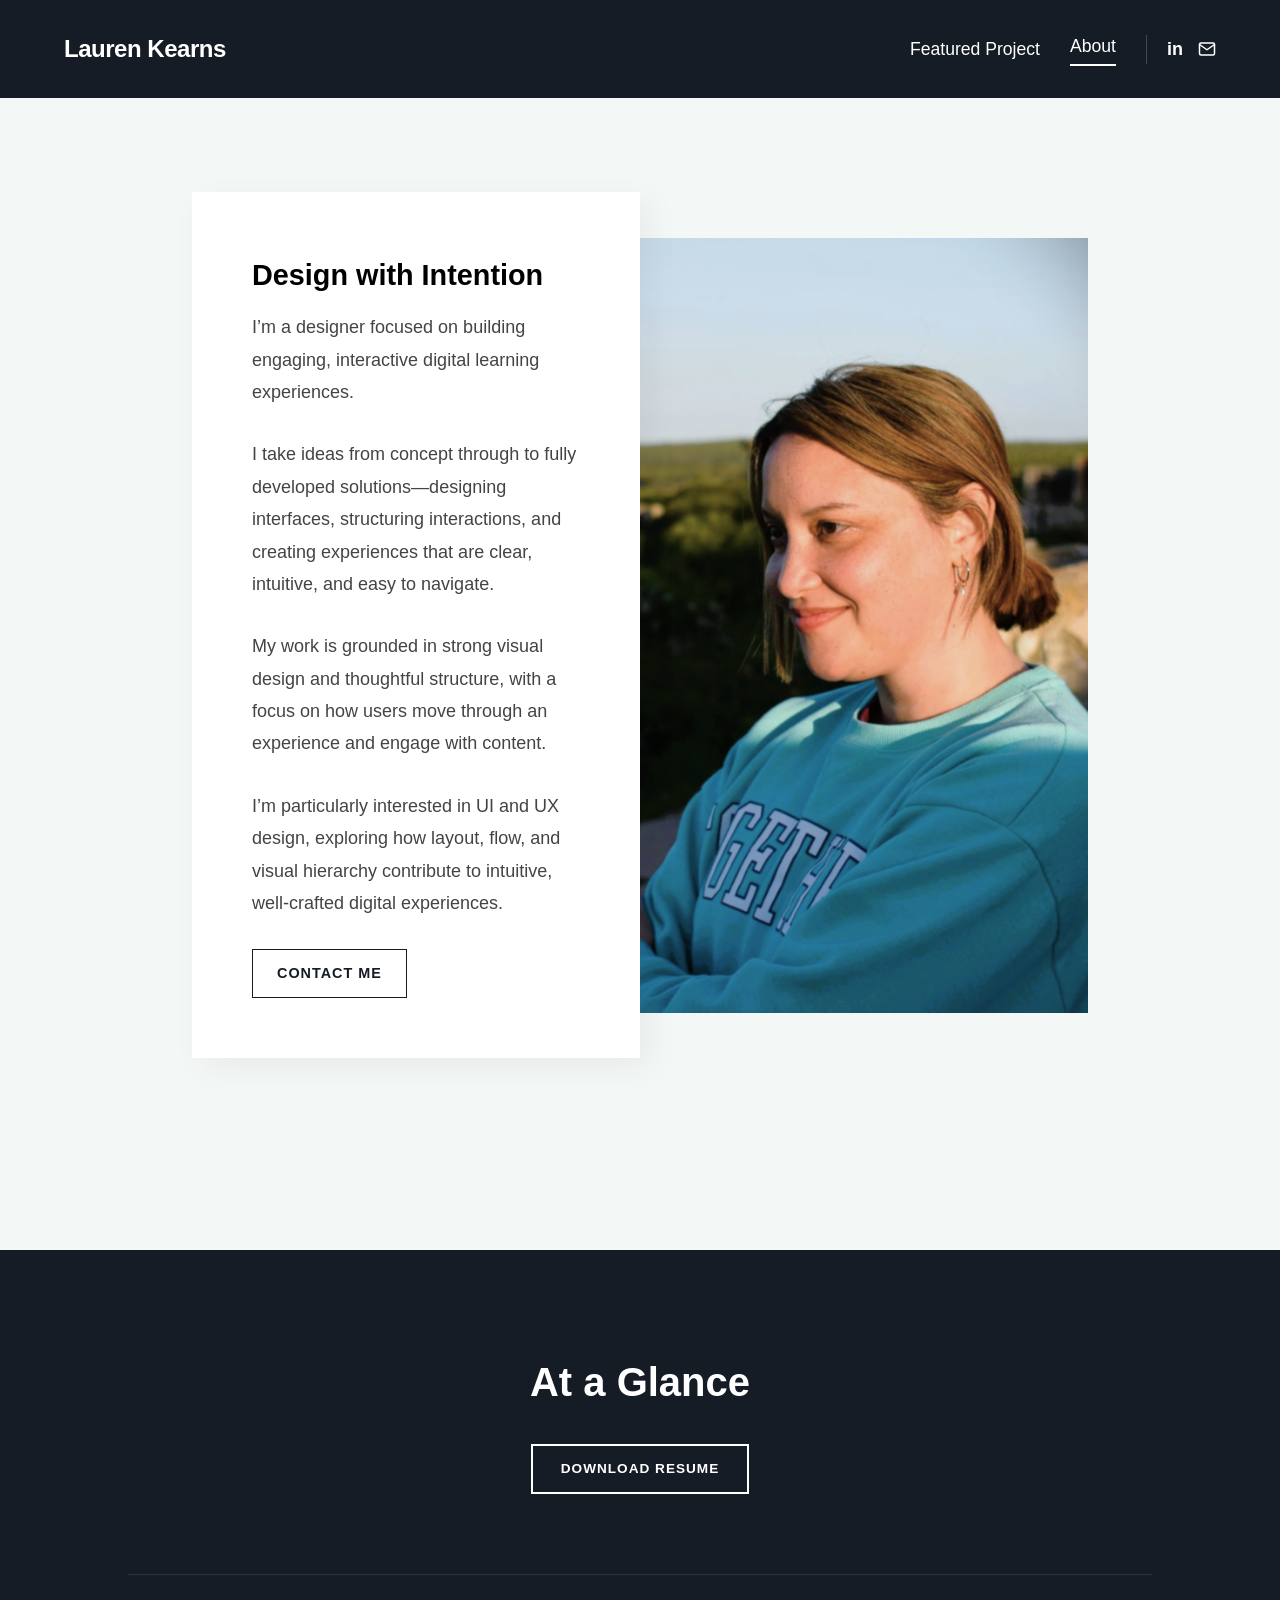
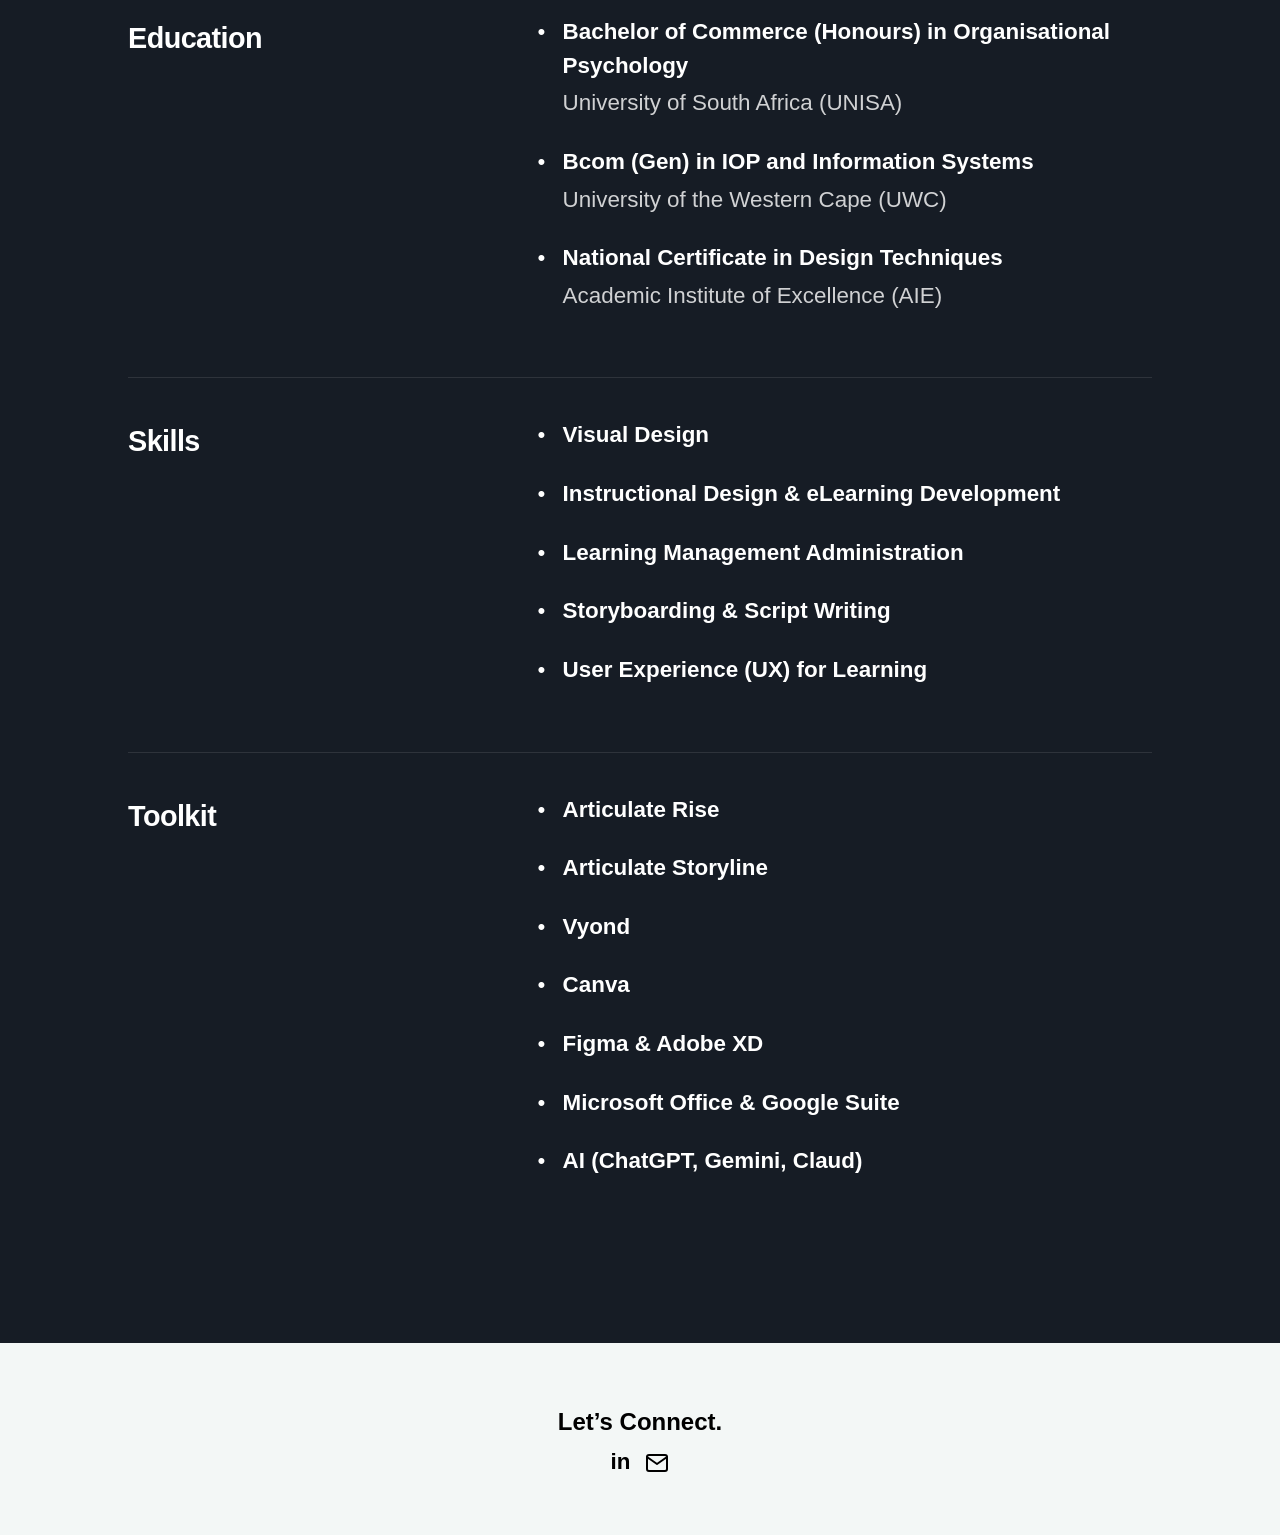
==== commit 0b23087c: "Update about.html" ====
--- a/about.html
+++ b/about.html
@@ -74,8 +74,8 @@
       </div>
       <div class="glance-details">
         <ul class="glance-list">
+          <li><strong>Visual Design</strong></li>
           <li><strong>Instructional Design & eLearning Development</strong></li>
-          <li><strong>Visual Design</strong></li>
           <li><strong>Learning Management Administration</strong></li>
           <li><strong>Storyboarding & Script Writing</strong></li>
           <li><strong>User Experience (UX) for Learning</strong></li>
@@ -123,4 +123,4 @@
 
 
 </body>
-</html>+</html>
